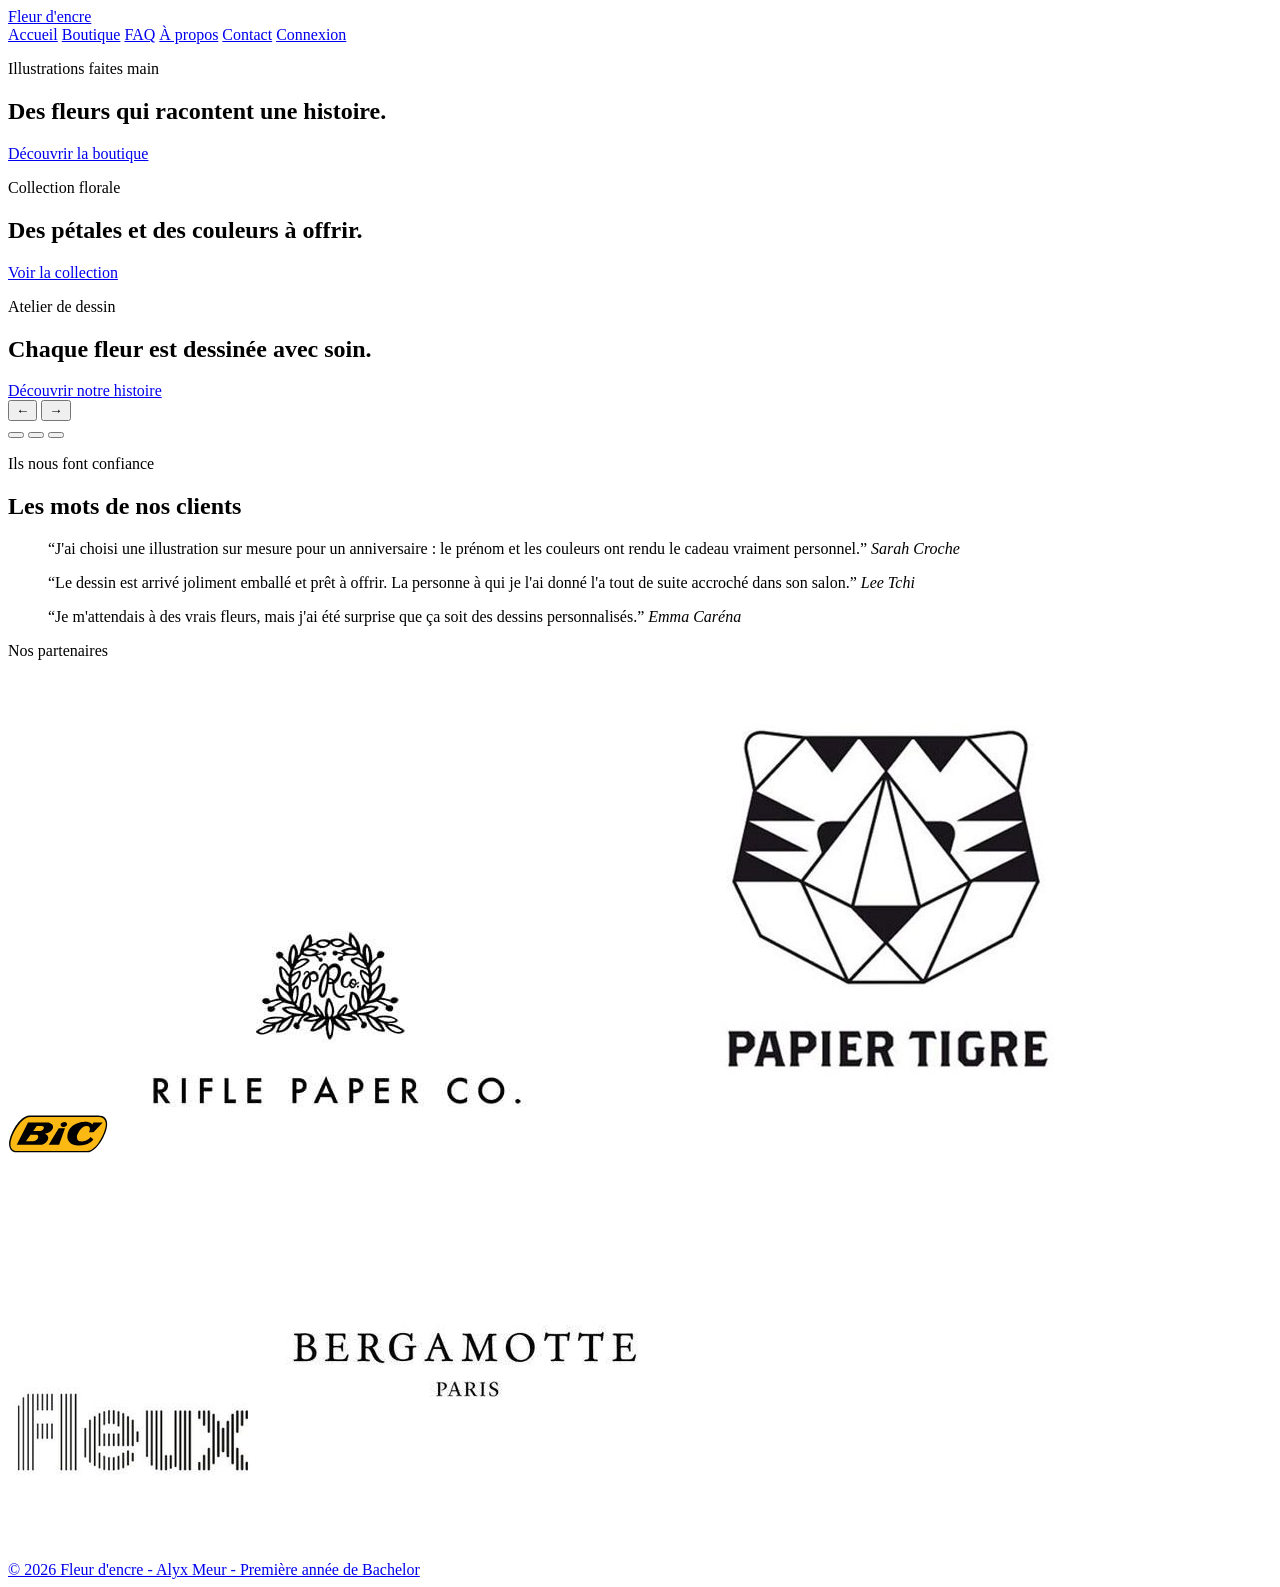
==== index.html @ f4288a26 "Ajout de l'acceuil" ====
<!DOCTYPE html>
<html lang="fr">
<head>
	<meta charset="UTF-8">
	<meta name="viewport" content="width=device-width, initial-scale=1.0">
	<title>Accueil - Fleur d'encre</title>
	<link rel="stylesheet" href="css/style.css">
</head>
<body>
	<header class="site-header">
		<a class="logo" href="index.html">Fleur d'encre</a>
		<nav aria-label="Navigation principale">
			<a href="index.html">Accueil</a>
			<a href="boutique.html">Boutique</a>
			<a href="faq.html">FAQ</a>
			<a href="a-propos.html">À propos</a>
			<a href="contact.html">Contact</a>
			<a class="nav-login" href="login.html">Connexion</a>
		</nav>
	</header>

	<main>
		<section
			class="hero carousel"
			aria-label="Nouveautés"
			aria-roledescription="carrousel"
		>
			<div class="slide slide-one is-active" aria-hidden="false">
				<p class="eyebrow">Illustrations faites main</p>
				<h1>Des fleurs qui racontent une histoire.</h1>
				<a class="button" href="boutique.html">Découvrir la boutique</a>
			</div>
			<div class="slide slide-two" aria-hidden="true">
				<p class="eyebrow">Collection florale</p>
				<h2>Des pétales et des couleurs à offrir.</h2>
				<a class="button" href="boutique.html">Voir la collection</a>
			</div>
			<div class="slide slide-three" aria-hidden="true">
				<p class="eyebrow">Atelier de dessin</p>
				<h2>Chaque fleur est dessinée avec soin.</h2>
				<a class="button" href="a-propos.html">Découvrir notre histoire</a>
			</div>
			<button
				class="carousel-control carousel-previous"
				type="button"
				aria-label="Diapositive précédente"
			>
				&#8592;
			</button>
			<button
				class="carousel-control carousel-next"
				type="button"
				aria-label="Diapositive suivante"
			>
				&#8594;
			</button>
			<div class="carousel-indicators" aria-label="Choisir une diapositive">
				<button
					class="is-active"
					type="button"
					aria-label="Afficher la diapositive 1"
					aria-pressed="true"
				></button>
				<button
					type="button"
					aria-label="Afficher la diapositive 2"
					aria-pressed="false"
				></button>
				<button
					type="button"
					aria-label="Afficher la diapositive 3"
					aria-pressed="false"
				></button>
			</div>
		</section>

		<section class="section">
			<div class="section-heading">
				<p class="eyebrow">Ils nous font confiance</p>
				<h2>Les mots de nos clients</h2>
			</div>
			<div class="review-grid">
				<blockquote>
					“J'ai choisi une illustration sur mesure pour un anniversaire : le prénom et les couleurs ont rendu le cadeau vraiment personnel.”
					<cite>Sarah Croche</cite>
				</blockquote>
				<blockquote>
					“Le dessin est arrivé joliment emballé et prêt à offrir. La personne à qui je l'ai donné l'a tout de suite accroché dans son salon.”
					<cite>Lee Tchi</cite>
				</blockquote>
				<blockquote>
					“Je m'attendais à des vrais fleurs, mais j'ai été surprise que ça soit des dessins personnalisés.”
					<cite>Emma Caréna</cite>
				</blockquote>
			</div>
		</section>

		<section class="partners">
			<p class="eyebrow">Nos partenaires</p>
			<div>
				<img class="partner-logo" src="images/BIC-LOGO.SVG" alt="BIC">
				<img class="partner-logo" src="images/RIFLE-PAPER-CO.JFIF" alt="Rifle Paper Co.">
				<img class="partner-logo" src="images/PAPIER-TIGRE.JPG" alt="Papier Tigre">
				<img class="partner-logo" src="images/FLEUX.JPG" alt="Fleux">
				<img class="partner-logo partner-logo-bergamotte" src="images/BERGAMOTTE.JFIF" alt="Bergamotte">
			</div>
		</section>
	</main>

	<footer class="site-footer">
		<a href="mailto:contact@fleur-dencre.fr">
			© 2026 Fleur d'encre - Alyx Meur - Première année de Bachelor
		</a>
	</footer>
	<script src="css/carousel.js" defer></script>
</body>
</html>
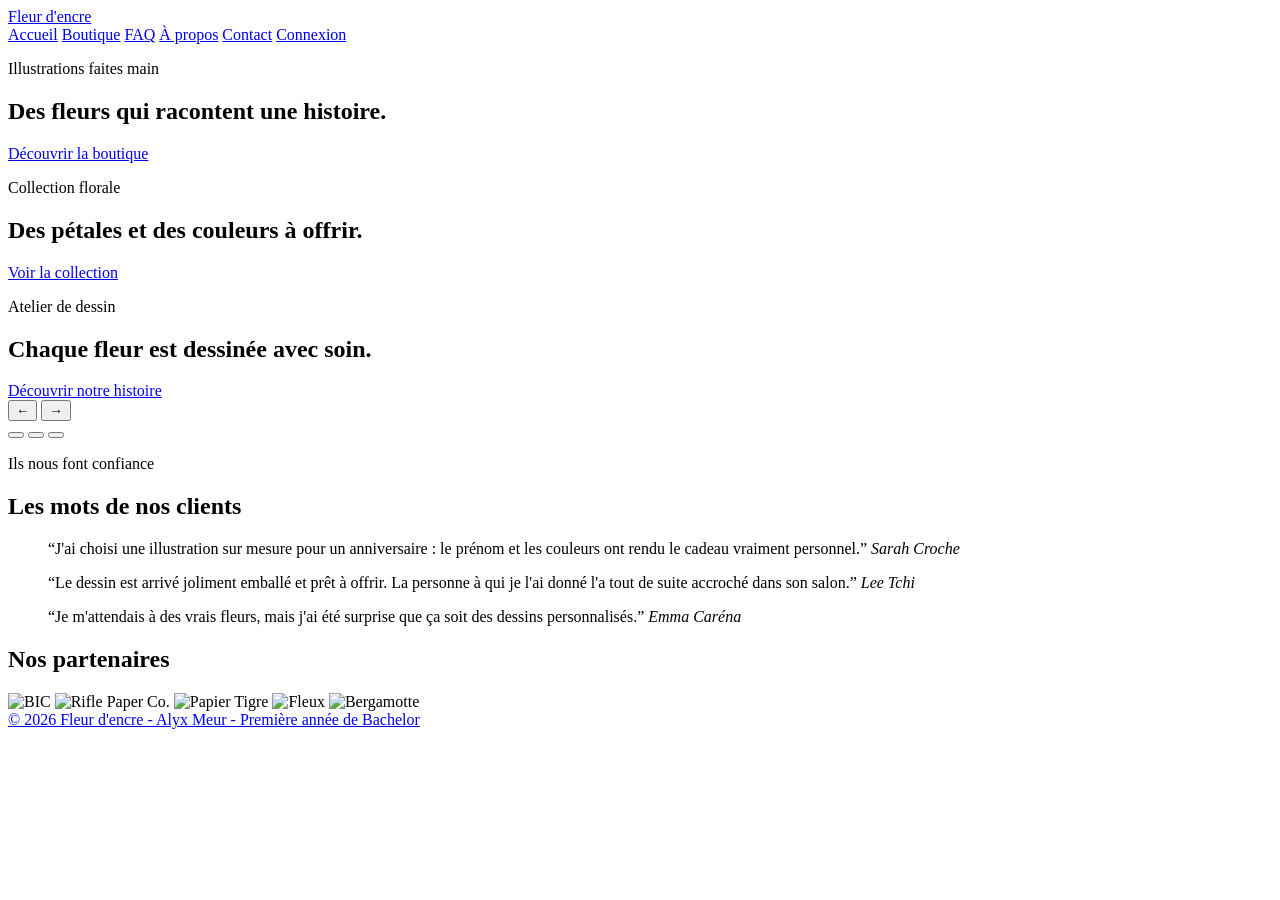
==== commit b5abdb00: "Changement pour passer la vérification W3C" ====
--- a/index.html
+++ b/index.html
@@ -54,7 +54,11 @@
 			>
 				&#8594;
 			</button>
-			<div class="carousel-indicators" aria-label="Choisir une diapositive">
+			<div
+				class="carousel-indicators"
+				role="group"
+				aria-label="Choisir une diapositive"
+			>
 				<button
 					class="is-active"
 					type="button"
@@ -96,13 +100,13 @@
 		</section>
 
 		<section class="partners">
-			<p class="eyebrow">Nos partenaires</p>
+			<h2>Nos partenaires</h2>
 			<div>
-				<img class="partner-logo" src="images/BIC-LOGO.SVG" alt="BIC">
-				<img class="partner-logo" src="images/RIFLE-PAPER-CO.JFIF" alt="Rifle Paper Co.">
-				<img class="partner-logo" src="images/PAPIER-TIGRE.JPG" alt="Papier Tigre">
-				<img class="partner-logo" src="images/FLEUX.JPG" alt="Fleux">
-				<img class="partner-logo partner-logo-bergamotte" src="images/BERGAMOTTE.JFIF" alt="Bergamotte">
+				<img class="partner-logo" src="images/bic-logo.svg" alt="BIC">
+				<img class="partner-logo" src="images/rifle-paper-co.jfif" alt="Rifle Paper Co.">
+				<img class="partner-logo" src="images/papier-tigre.jpg" alt="Papier Tigre">
+				<img class="partner-logo" src="images/fleux.jpg" alt="Fleux">
+				<img class="partner-logo partner-logo-bergamotte" src="images/bergamotte.jfif" alt="Bergamotte">
 			</div>
 		</section>
 	</main>
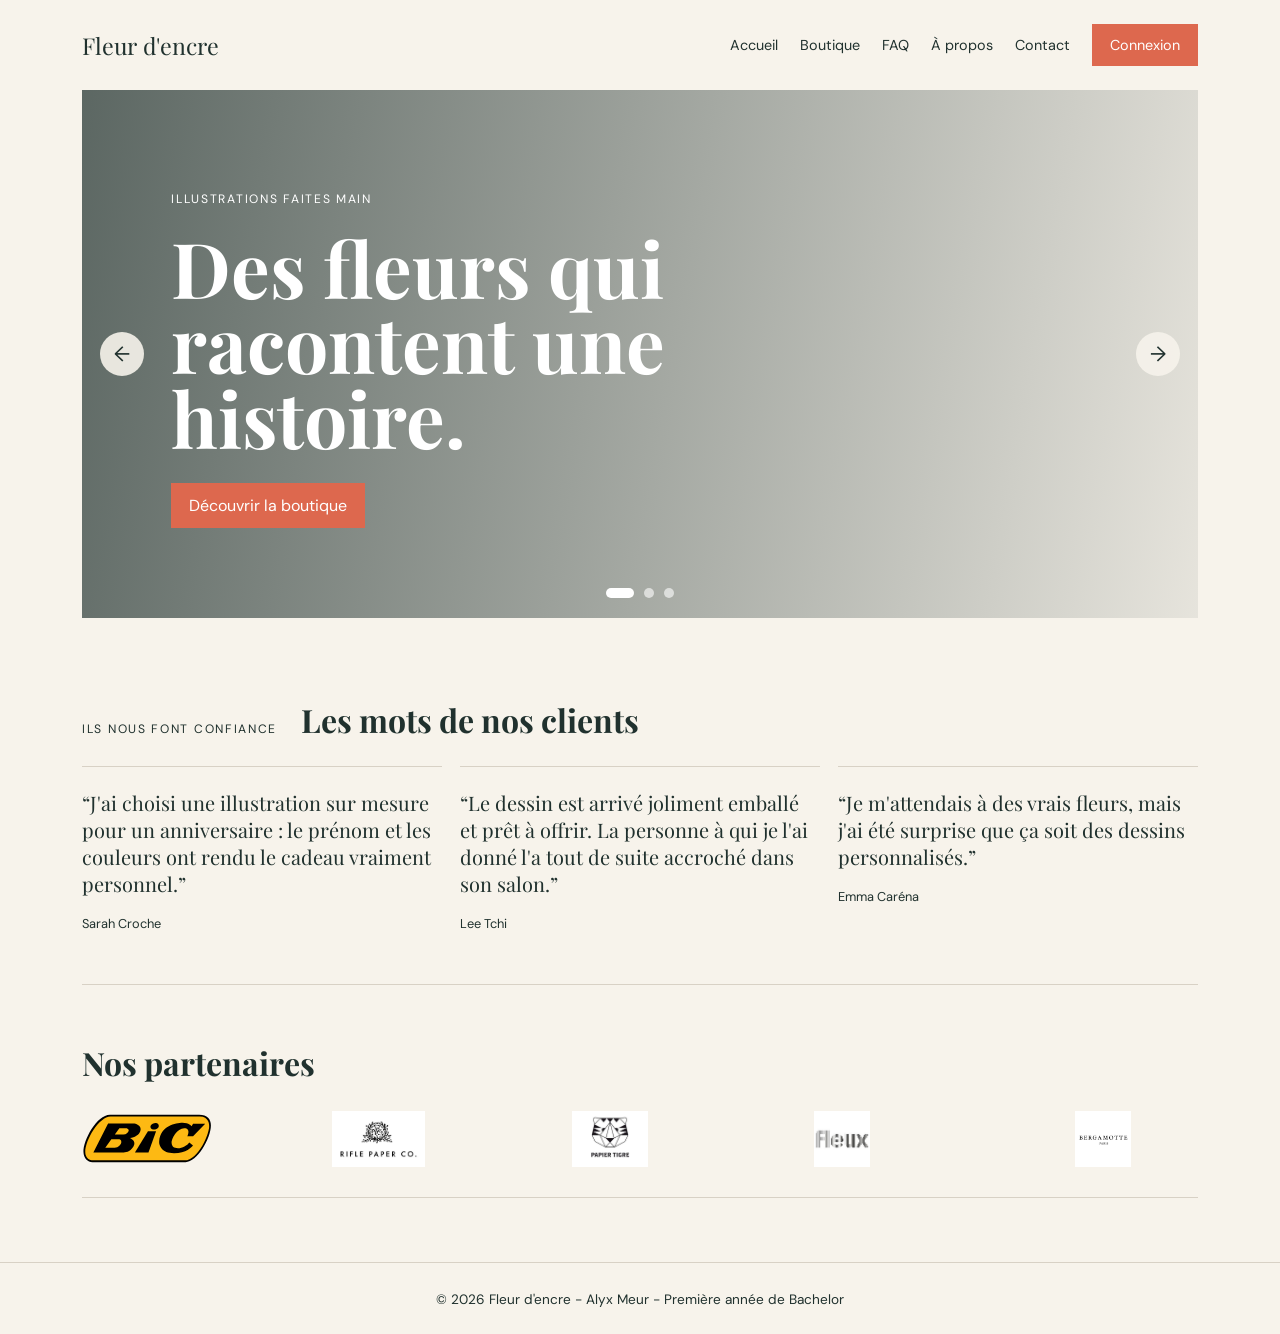
==== commit 33dd7b7f: "Préciser la carte de Grenoble et uniformiser l’indentation Co-authored-by: Copilot <223556219+Copilo" ====
--- a/index.html
+++ b/index.html
@@ -1,121 +1,121 @@
 <!DOCTYPE html>
 <html lang="fr">
 <head>
-	<meta charset="UTF-8">
-	<meta name="viewport" content="width=device-width, initial-scale=1.0">
-	<title>Accueil - Fleur d'encre</title>
-	<link rel="stylesheet" href="css/style.css">
+  <meta charset="UTF-8">
+  <meta name="viewport" content="width=device-width, initial-scale=1.0">
+  <title>Accueil - Fleur d'encre</title>
+  <link rel="stylesheet" href="css/style.css">
 </head>
 <body>
-	<header class="site-header">
-		<a class="logo" href="index.html">Fleur d'encre</a>
-		<nav aria-label="Navigation principale">
-			<a href="index.html">Accueil</a>
-			<a href="boutique.html">Boutique</a>
-			<a href="faq.html">FAQ</a>
-			<a href="a-propos.html">À propos</a>
-			<a href="contact.html">Contact</a>
-			<a class="nav-login" href="login.html">Connexion</a>
-		</nav>
-	</header>
+  <header class="site-header">
+    <a class="logo" href="index.html">Fleur d'encre</a>
+    <nav aria-label="Navigation principale">
+      <a href="index.html">Accueil</a>
+      <a href="boutique.html">Boutique</a>
+      <a href="faq.html">FAQ</a>
+      <a href="a-propos.html">À propos</a>
+      <a href="contact.html">Contact</a>
+      <a class="nav-login" href="login.html">Connexion</a>
+    </nav>
+  </header>
 
-	<main>
-		<section
-			class="hero carousel"
-			aria-label="Nouveautés"
-			aria-roledescription="carrousel"
-		>
-			<div class="slide slide-one is-active" aria-hidden="false">
-				<p class="eyebrow">Illustrations faites main</p>
-				<h1>Des fleurs qui racontent une histoire.</h1>
-				<a class="button" href="boutique.html">Découvrir la boutique</a>
-			</div>
-			<div class="slide slide-two" aria-hidden="true">
-				<p class="eyebrow">Collection florale</p>
-				<h2>Des pétales et des couleurs à offrir.</h2>
-				<a class="button" href="boutique.html">Voir la collection</a>
-			</div>
-			<div class="slide slide-three" aria-hidden="true">
-				<p class="eyebrow">Atelier de dessin</p>
-				<h2>Chaque fleur est dessinée avec soin.</h2>
-				<a class="button" href="a-propos.html">Découvrir notre histoire</a>
-			</div>
-			<button
-				class="carousel-control carousel-previous"
-				type="button"
-				aria-label="Diapositive précédente"
-			>
-				&#8592;
-			</button>
-			<button
-				class="carousel-control carousel-next"
-				type="button"
-				aria-label="Diapositive suivante"
-			>
-				&#8594;
-			</button>
-			<div
-				class="carousel-indicators"
-				role="group"
-				aria-label="Choisir une diapositive"
-			>
-				<button
-					class="is-active"
-					type="button"
-					aria-label="Afficher la diapositive 1"
-					aria-pressed="true"
-				></button>
-				<button
-					type="button"
-					aria-label="Afficher la diapositive 2"
-					aria-pressed="false"
-				></button>
-				<button
-					type="button"
-					aria-label="Afficher la diapositive 3"
-					aria-pressed="false"
-				></button>
-			</div>
-		</section>
+  <main>
+    <section
+      class="hero carousel"
+      aria-label="Nouveautés"
+      aria-roledescription="carrousel"
+    >
+      <div class="slide slide-one is-active" aria-hidden="false">
+        <p class="eyebrow">Illustrations faites main</p>
+        <h1>Des fleurs qui racontent une histoire.</h1>
+        <a class="button" href="boutique.html">Découvrir la boutique</a>
+      </div>
+      <div class="slide slide-two" aria-hidden="true">
+        <p class="eyebrow">Collection florale</p>
+        <h2>Des pétales et des couleurs à offrir.</h2>
+        <a class="button" href="boutique.html">Voir la collection</a>
+      </div>
+      <div class="slide slide-three" aria-hidden="true">
+        <p class="eyebrow">Atelier de dessin</p>
+        <h2>Chaque fleur est dessinée avec soin.</h2>
+        <a class="button" href="a-propos.html">Découvrir notre histoire</a>
+      </div>
+      <button
+        class="carousel-control carousel-previous"
+        type="button"
+        aria-label="Diapositive précédente"
+      >
+        &#8592;
+      </button>
+      <button
+        class="carousel-control carousel-next"
+        type="button"
+        aria-label="Diapositive suivante"
+      >
+        &#8594;
+      </button>
+      <div
+        class="carousel-indicators"
+        role="group"
+        aria-label="Choisir une diapositive"
+      >
+        <button
+          class="is-active"
+          type="button"
+          aria-label="Afficher la diapositive 1"
+          aria-pressed="true"
+        ></button>
+        <button
+          type="button"
+          aria-label="Afficher la diapositive 2"
+          aria-pressed="false"
+        ></button>
+        <button
+          type="button"
+          aria-label="Afficher la diapositive 3"
+          aria-pressed="false"
+        ></button>
+      </div>
+    </section>
 
-		<section class="section">
-			<div class="section-heading">
-				<p class="eyebrow">Ils nous font confiance</p>
-				<h2>Les mots de nos clients</h2>
-			</div>
-			<div class="review-grid">
-				<blockquote>
-					“J'ai choisi une illustration sur mesure pour un anniversaire : le prénom et les couleurs ont rendu le cadeau vraiment personnel.”
-					<cite>Sarah Croche</cite>
-				</blockquote>
-				<blockquote>
-					“Le dessin est arrivé joliment emballé et prêt à offrir. La personne à qui je l'ai donné l'a tout de suite accroché dans son salon.”
-					<cite>Lee Tchi</cite>
-				</blockquote>
-				<blockquote>
-					“Je m'attendais à des vrais fleurs, mais j'ai été surprise que ça soit des dessins personnalisés.”
-					<cite>Emma Caréna</cite>
-				</blockquote>
-			</div>
-		</section>
+    <section class="section">
+      <div class="section-heading">
+        <p class="eyebrow">Ils nous font confiance</p>
+        <h2>Les mots de nos clients</h2>
+      </div>
+      <div class="review-grid">
+        <blockquote>
+          “J'ai choisi une illustration sur mesure pour un anniversaire : le prénom et les couleurs ont rendu le cadeau vraiment personnel.”
+          <cite>Sarah Croche</cite>
+        </blockquote>
+        <blockquote>
+          “Le dessin est arrivé joliment emballé et prêt à offrir. La personne à qui je l'ai donné l'a tout de suite accroché dans son salon.”
+          <cite>Lee Tchi</cite>
+        </blockquote>
+        <blockquote>
+          “Je m'attendais à des vrais fleurs, mais j'ai été surprise que ça soit des dessins personnalisés.”
+          <cite>Emma Caréna</cite>
+        </blockquote>
+      </div>
+    </section>
 
-		<section class="partners">
-			<h2>Nos partenaires</h2>
-			<div>
-				<img class="partner-logo" src="images/bic-logo.svg" alt="BIC">
-				<img class="partner-logo" src="images/rifle-paper-co.jfif" alt="Rifle Paper Co.">
-				<img class="partner-logo" src="images/papier-tigre.jpg" alt="Papier Tigre">
-				<img class="partner-logo" src="images/fleux.jpg" alt="Fleux">
-				<img class="partner-logo partner-logo-bergamotte" src="images/bergamotte.jfif" alt="Bergamotte">
-			</div>
-		</section>
-	</main>
+    <section class="partners">
+      <h2>Nos partenaires</h2>
+      <div>
+        <img class="partner-logo" src="images/bic-logo.svg" alt="BIC">
+        <img class="partner-logo" src="images/rifle-paper-co.jfif" alt="Rifle Paper Co.">
+        <img class="partner-logo" src="images/papier-tigre.jpg" alt="Papier Tigre">
+        <img class="partner-logo" src="images/fleux.jpg" alt="Fleux">
+        <img class="partner-logo partner-logo-bergamotte" src="images/bergamotte.jfif" alt="Bergamotte">
+      </div>
+    </section>
+  </main>
 
-	<footer class="site-footer">
-		<a href="mailto:contact@fleur-dencre.fr">
-			© 2026 Fleur d'encre - Alyx Meur - Première année de Bachelor
-		</a>
-	</footer>
-	<script src="css/carousel.js" defer></script>
+  <footer class="site-footer">
+    <a href="mailto:contact@fleur-dencre.fr">
+      © 2026 Fleur d'encre - Alyx Meur - Première année de Bachelor
+    </a>
+  </footer>
+  <script src="css/carousel.js" defer></script>
 </body>
 </html>
--- a/css/style.css
+++ b/css/style.css
@@ -0,0 +1,549 @@
+@import url('https://fonts.googleapis.com/css2?family=DM+Sans:wght@400;500;700&family=Playfair+Display:wght@600;700&display=swap');
+
+/* Styles communs à toutes les pages */
+/* Centralise les couleurs du site pour les réutiliser dans les composants. */
+:root {
+	--ink: #20312e;
+	--paper: #f7f3eb;
+	--coral: #dd684e;
+	--sage: #a6c2ad;
+	--line: #d8d1c5;
+}
+
+* {
+	box-sizing: border-box;
+}
+
+/* Définit l’apparence de base de la page et la typographie principale. */
+body {
+	margin: 0;
+	background: var(--paper);
+	color: var(--ink);
+	font-family: 'DM Sans', sans-serif;
+}
+
+a {
+	color: inherit;
+}
+
+/* Aligne le logo et les liens de navigation dans l’en-tête. */
+.site-header {
+	align-items: center;
+	display: flex;
+	justify-content: space-between;
+	margin: auto;
+	max-width: 1180px;
+	padding: 24px 32px;
+}
+
+.logo {
+	font-family: 'Playfair Display', serif;
+	font-size: 1.45rem;
+	text-decoration: none;
+}
+
+/* Présente les liens du menu sur une ligne et signale le survol. */
+nav {
+	align-items: center;
+	display: flex;
+	gap: 22px;
+	font-size: .9rem;
+}
+
+nav a {
+	text-decoration: none;
+}
+
+nav a:hover {
+	color: var(--coral);
+}
+
+.nav-login,
+.button {
+	background: var(--coral);
+	border: 0;
+	color: white;
+	padding: 12px 18px;
+	text-decoration: none;
+}
+
+/* Centre le contenu principal et limite sa largeur sur les grands écrans. */
+main {
+	margin: auto;
+	max-width: 1180px;
+	padding: 0 32px 64px;
+}
+
+h1,
+h2 {
+	font-family: 'Playfair Display', serif;
+}
+
+/* Harmonise la hiérarchie des titres et des petits intitulés de section. */
+h1 {
+	font-size: clamp(2.6rem, 6vw, 5.5rem);
+	line-height: .98;
+	margin: 10px 0 28px;
+	max-width: 650px;
+}
+
+h2 {
+	font-size: 2rem;
+}
+
+.eyebrow {
+	font-size: .76rem;
+	letter-spacing: .14em;
+	text-transform: uppercase;
+}
+
+.page-intro {
+	padding: 65px 0 35px;
+}
+
+.page-intro h1 {
+	font-size: 4rem;
+	margin: 8px 0;
+}
+
+/* Met en forme les informations de contact et les liens de coordonnées. */
+.contact-info {
+	line-height: 1.8;
+}
+
+.contact-info a:not(.button) {
+	color: var(--coral);
+	font-weight: 700;
+}
+
+/* Dispose les formulaires en colonne et harmonise champs et bouton. */
+.form-card {
+	display: grid;
+	gap: 10px;
+}
+
+.form-card input,
+.form-card textarea {
+	background: white;
+	border: 1px solid var(--line);
+	font: inherit;
+	padding: 13px;
+	width: 100%;
+}
+
+.form-card .button {
+	cursor: pointer;
+	margin-top: 10px;
+	width: fit-content;
+}
+
+/* Sépare le pied de page du contenu et centre son texte. */
+.site-footer {
+	border-top: 1px solid var(--line);
+	padding: 25px 32px;
+	text-align: center;
+}
+
+.site-footer a {
+	font-size: .85rem;
+	text-decoration: none;
+}
+
+/* Adapte l’en-tête, les titres et les marges aux petits écrans. */
+@media (max-width: 760px) {
+	.site-header {
+		align-items: flex-start;
+		flex-direction: column;
+		gap: 18px;
+	}
+
+	nav {
+		flex-wrap: wrap;
+		gap: 12px;
+	}
+
+	.page-intro h1 {
+		font-size: 3rem;
+	}
+}
+
+@media (max-width: 480px) {
+	main {
+		padding-left: 18px;
+		padding-right: 18px;
+	}
+}
+
+/* Accueil */
+/* Réserve une zone centrée pour les diapositives et n’affiche que la diapositive active. */
+.hero {
+	min-height: 440px;
+	overflow: hidden;
+	position: relative;
+}
+
+.slide {
+	color: white;
+	display: none;
+	flex-direction: column;
+	justify-content: center;
+	min-height: 440px;
+	padding: 8%;
+}
+
+.slide.is-active {
+	display: flex;
+}
+
+/* Fournit une image de fond et un voile contrasté à chaque diapositive. */
+.slide-one {
+	background:
+		linear-gradient(100deg, rgba(32, 49, 46, .72), rgba(32, 49, 46, .08)),
+		url('https://images.unsplash.com/photo-1490750967868-88aa4486c946?auto=format&fit=crop&w=1400&q=85') center/cover;
+}
+
+.slide-two {
+	background:
+		linear-gradient(100deg, rgba(32, 49, 46, .68), rgba(32, 49, 46, .12)),
+		url('https://images.unsplash.com/photo-1494972308805-463bc619d34e?auto=format&fit=crop&w=1400&q=85') center/cover;
+}
+
+.slide-three {
+	background:
+		linear-gradient(100deg, rgba(32, 49, 46, .72), rgba(32, 49, 46, .12)),
+		url('https://images.unsplash.com/photo-1513364776144-60967b0f800f?auto=format&fit=crop&w=1400&q=85') center/cover;
+}
+
+/* Positionne les commandes précédent/suivant sur le carrousel. */
+.carousel-control {
+	align-items: center;
+	background: rgba(247, 243, 235, .9);
+	border: 0;
+	border-radius: 50%;
+	color: var(--ink);
+	cursor: pointer;
+	display: flex;
+	font: inherit;
+	font-size: 1.3rem;
+	height: 44px;
+	justify-content: center;
+	position: absolute;
+	top: 50%;
+	transform: translateY(-50%);
+	width: 44px;
+	z-index: 2;
+}
+
+.carousel-control:hover,
+.carousel-control:focus-visible {
+	background: white;
+}
+
+.carousel-previous {
+	left: 18px;
+}
+
+.carousel-next {
+	right: 18px;
+}
+
+/* Place les indicateurs en bas du carrousel et marque celui qui est actif. */
+.carousel-indicators {
+	bottom: 20px;
+	display: flex;
+	gap: 10px;
+	justify-content: center;
+	left: 0;
+	position: absolute;
+	right: 0;
+	z-index: 2;
+}
+
+.carousel-indicators button {
+	background: rgba(255, 255, 255, .6);
+	border: 0;
+	border-radius: 999px;
+	cursor: pointer;
+	height: 10px;
+	padding: 0;
+	width: 10px;
+}
+
+.carousel-indicators button.is-active {
+	background: white;
+	width: 28px;
+}
+
+.carousel-control:focus-visible,
+.carousel-indicators button:focus-visible {
+	outline: 3px solid var(--coral);
+	outline-offset: 3px;
+}
+
+.slide .button {
+	align-self: flex-start;
+}
+
+/* Espace la section d’accueil et aligne son titre avec son surtitre. */
+.section {
+	padding: 80px 0 30px;
+}
+
+.section-heading {
+	align-items: baseline;
+	display: flex;
+	gap: 24px;
+}
+
+.section-heading h2 {
+	margin: 0 0 25px;
+}
+
+/* Présente les trois avis en colonnes avec une signature sous chaque texte. */
+.review-grid {
+	display: grid;
+	gap: 18px;
+	grid-template-columns: repeat(3, 1fr);
+}
+
+blockquote {
+	border-top: 1px solid var(--line);
+	font-family: 'Playfair Display', serif;
+	font-size: 1.25rem;
+	margin: 0;
+	padding: 22px 0;
+}
+
+cite {
+	display: block;
+	font-family: 'DM Sans', sans-serif;
+	font-size: .8rem;
+	font-style: normal;
+	margin-top: 18px;
+}
+
+/* Aligne les logos partenaires sur une rangée avec une taille cohérente. */
+.partners {
+	border-bottom: 1px solid var(--line);
+	border-top: 1px solid var(--line);
+	padding: 30px 0;
+}
+
+.partners div {
+	align-items: center;
+	display: flex;
+	justify-content: space-between;
+	gap: 18px;
+	font-weight: 700;
+	font-size: .78rem;
+}
+
+.partner-logo {
+	display: block;
+	height: 56px;
+	object-fit: contain;
+	width: 130px;
+}
+
+.partner-logo-bergamotte {
+	width: 190px;
+}
+
+/* Réorganise les avis et les logos partenaires sur les écrans plus étroits. */
+@media (max-width: 760px) {
+	.review-grid {
+		grid-template-columns: 1fr 1fr;
+	}
+
+	.partners div {
+		flex-wrap: wrap;
+	}
+}
+
+@media (max-width: 480px) {
+	.review-grid {
+		grid-template-columns: 1fr;
+	}
+
+	.section-heading {
+		display: block;
+	}
+}
+
+/* Boutique */
+/* Aligne le champ de recherche sur la largeur de la boutique. */
+.product-search {
+	display: grid;
+	margin: 0 auto 8px;
+	max-width: 460px;
+	width: 100%;
+}
+
+.product-search input {
+	background: white;
+	border: 1px solid var(--line);
+	border-radius: 2px;
+	color: var(--ink);
+	font: inherit;
+	padding: 13px 15px;
+	width: 100%;
+}
+
+.product-search input:focus-visible {
+	outline: 3px solid var(--sage);
+	outline-offset: 2px;
+}
+
+.product-search-status {
+	font-size: .9rem;
+	min-height: 1.4em;
+}
+
+/* Affiche les fiches produits en grille et adapte l’image à chaque carte. */
+.product-grid {
+	display: grid;
+	gap: 20px;
+	grid-template-columns: repeat(4, 1fr);
+}
+
+/* Distingue chaque fiche produit et espace son titre, son image et son prix. */
+.product-card {
+	background: white;
+}
+
+.product-card img {
+	aspect-ratio: 1;
+	display: block;
+	object-fit: cover;
+	width: 100%;
+}
+
+.product-card img.product-lys {
+	object-fit: contain;
+}
+
+.product-card div {
+	padding: 16px;
+}
+
+.product-card h2 {
+	font-size: 1.2rem;
+	margin: 0 0 10px;
+}
+
+.price {
+	color: var(--coral);
+	font-weight: 700;
+}
+
+/* Réduit le nombre de colonnes de produits selon la largeur disponible. */
+@media (max-width: 760px) {
+	.product-grid {
+		grid-template-columns: 1fr 1fr;
+	}
+}
+
+@media (max-width: 480px) {
+	.product-grid {
+		grid-template-columns: 1fr;
+	}
+}
+
+/* FAQ */
+/* Limite la largeur des questions et différencie les titres d’accordéon. */
+.faq-list {
+	margin: 20px auto;
+	max-width: 800px;
+}
+
+.faq-list details {
+	border-bottom: 1px solid var(--line);
+	padding: 20px 0;
+}
+
+/* Rend les questions identifiables et les réponses faciles à lire. */
+.faq-list summary {
+	cursor: pointer;
+	font-family: 'Playfair Display', serif;
+	font-size: 1.3rem;
+}
+
+.faq-list p {
+	line-height: 1.7;
+	max-width: 650px;
+}
+
+/* À propos */
+/* Place le texte de présentation à côté de l’illustration de l’atelier. */
+.about-grid {
+	display: grid;
+	gap: 60px;
+	grid-template-columns: 1fr 1fr;
+	padding: 35px 0;
+}
+
+.about-grid p {
+	line-height: 1.8;
+	max-width: 48ch;
+}
+
+/* Intègre une carte du centre de Grenoble dans la page À propos. */
+.map {
+	min-height: 280px;
+	border-radius: 24px;
+	overflow: hidden;
+	border: 1px solid rgba(32, 49, 46, .08);
+	box-shadow: 0 10px 25px rgba(32, 49, 46, .08);
+}
+
+.map iframe {
+	border: 0;
+	display: block;
+	height: 100%;
+	min-height: 280px;
+	width: 100%;
+}
+
+/* Maintient le texte et l’illustration côte à côte sur tablette. */
+@media (max-width: 760px) {
+	.about-grid {
+		grid-template-columns: 1fr 1fr;
+	}
+}
+
+/* Passe à une seule colonne sur les petits écrans. */
+@media (max-width: 480px) {
+	.about-grid {
+		grid-template-columns: 1fr;
+	}
+}
+
+/* Contact */
+/* Place les coordonnées et le formulaire en deux colonnes. */
+.contact-grid {
+	display: grid;
+	gap: 60px;
+	grid-template-columns: 1fr 1fr;
+	padding: 35px 0;
+}
+
+/* Conserve la disposition en deux colonnes sur tablette. */
+@media (max-width: 760px) {
+	.contact-grid {
+		grid-template-columns: 1fr 1fr;
+	}
+}
+
+/* Sur les petits écrans, place les coordonnées au-dessus du formulaire. */
+@media (max-width: 480px) {
+	.contact-grid {
+		grid-template-columns: 1fr;
+	}
+}
+
+/* Connexion */
+/* Limite la largeur du formulaire de connexion et lui ajoute de l’espace vertical. */
+.form-page {
+	max-width: 620px;
+	padding: 70px 0;
+}
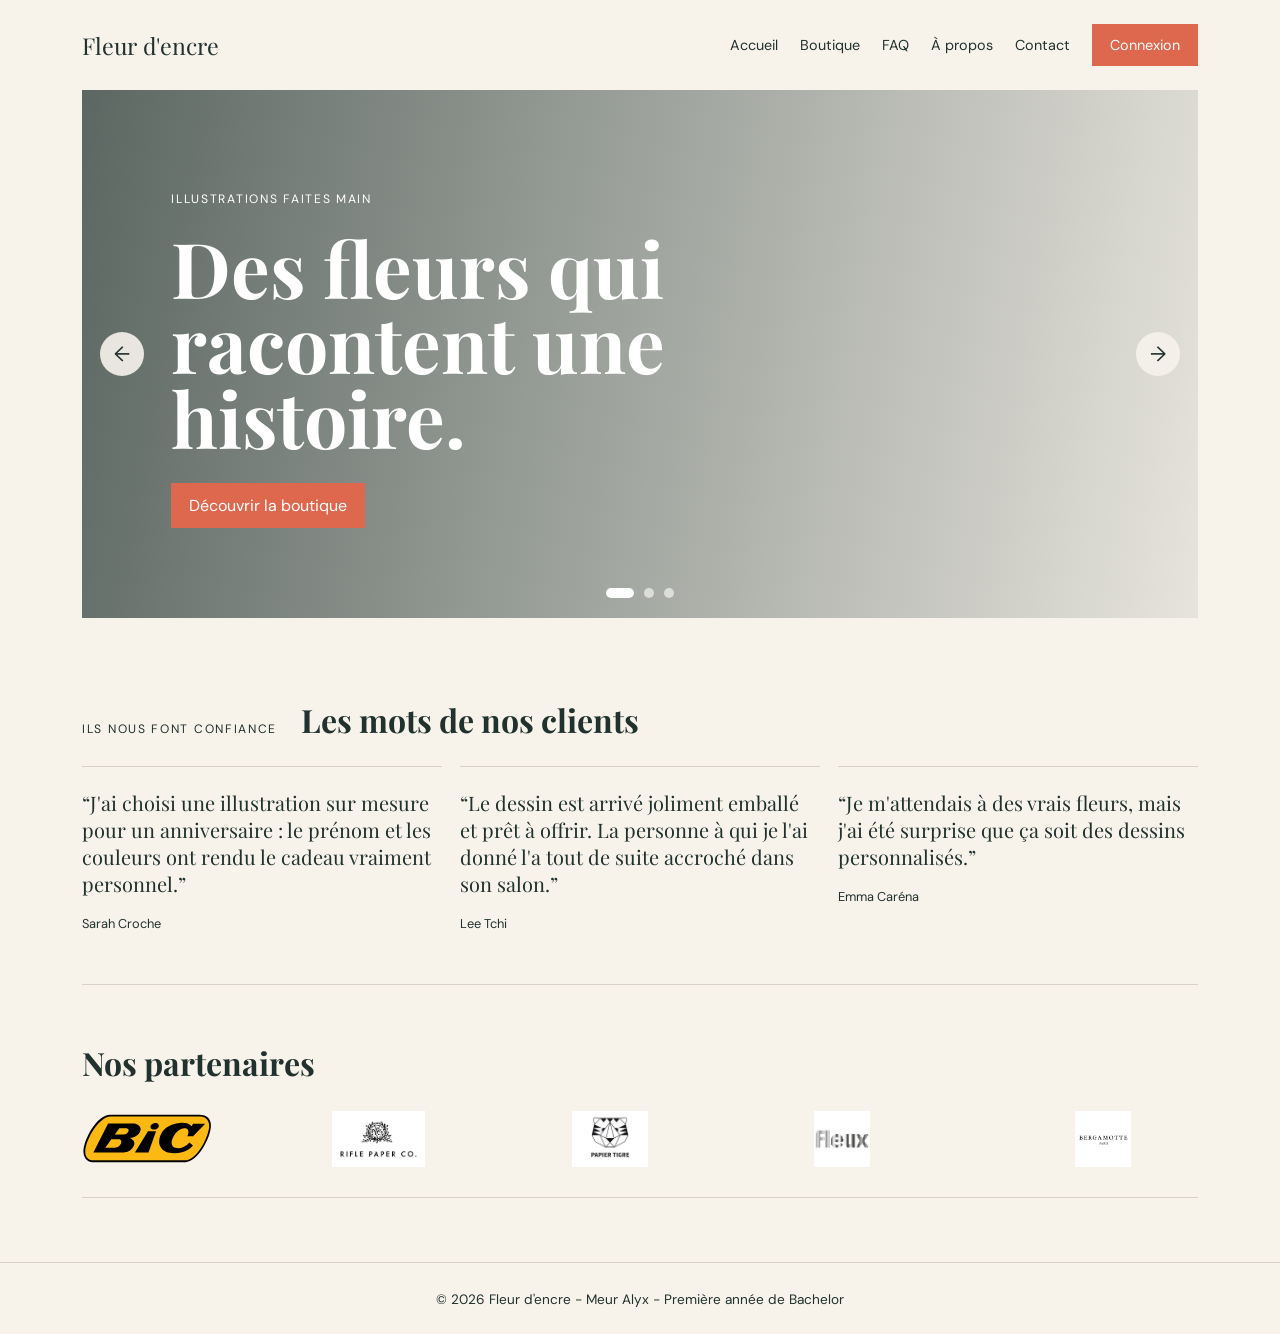
==== commit 7fbd9db0: "Modification liée au css" ====
--- a/index.html
+++ b/index.html
@@ -25,56 +25,81 @@
       aria-label="Nouveautés"
       aria-roledescription="carrousel"
     >
-      <div class="slide slide-one is-active" aria-hidden="false">
+      <input
+        class="carousel-state"
+        id="slide-one"
+        type="radio"
+        name="carousel-slide"
+        aria-label="Diapositive 1 sur 3"
+        checked
+      >
+      <input
+        class="carousel-state"
+        id="slide-two"
+        type="radio"
+        name="carousel-slide"
+        aria-label="Diapositive 2 sur 3"
+      >
+      <input
+        class="carousel-state"
+        id="slide-three"
+        type="radio"
+        name="carousel-slide"
+        aria-label="Diapositive 3 sur 3"
+      >
+      <div class="slide slide-one">
         <p class="eyebrow">Illustrations faites main</p>
         <h1>Des fleurs qui racontent une histoire.</h1>
         <a class="button" href="boutique.html">Découvrir la boutique</a>
       </div>
-      <div class="slide slide-two" aria-hidden="true">
+      <div class="slide slide-two">
         <p class="eyebrow">Collection florale</p>
         <h2>Des pétales et des couleurs à offrir.</h2>
         <a class="button" href="boutique.html">Voir la collection</a>
       </div>
-      <div class="slide slide-three" aria-hidden="true">
+      <div class="slide slide-three">
         <p class="eyebrow">Atelier de dessin</p>
         <h2>Chaque fleur est dessinée avec soin.</h2>
         <a class="button" href="a-propos.html">Découvrir notre histoire</a>
       </div>
-      <button
-        class="carousel-control carousel-previous"
-        type="button"
-        aria-label="Diapositive précédente"
-      >
+      <label class="carousel-control carousel-previous" for="slide-three">
+        <span class="visually-hidden">Diapositive précédente</span>
         &#8592;
-      </button>
-      <button
-        class="carousel-control carousel-next"
-        type="button"
-        aria-label="Diapositive suivante"
-      >
+      </label>
+      <label class="carousel-control carousel-next" for="slide-two">
+        <span class="visually-hidden">Diapositive suivante</span>
         &#8594;
-      </button>
+      </label>
+      <label class="carousel-control carousel-previous" for="slide-one">
+        <span class="visually-hidden">Diapositive précédente</span>
+        &#8592;
+      </label>
+      <label class="carousel-control carousel-next" for="slide-three">
+        <span class="visually-hidden">Diapositive suivante</span>
+        &#8594;
+      </label>
+      <label class="carousel-control carousel-previous" for="slide-two">
+        <span class="visually-hidden">Diapositive précédente</span>
+        &#8592;
+      </label>
+      <label class="carousel-control carousel-next" for="slide-one">
+        <span class="visually-hidden">Diapositive suivante</span>
+        &#8594;
+      </label>
       <div
         class="carousel-indicators"
         role="group"
         aria-label="Choisir une diapositive"
       >
-        <button
-          class="is-active"
-          type="button"
-          aria-label="Afficher la diapositive 1"
-          aria-pressed="true"
-        ></button>
-        <button
-          type="button"
-          aria-label="Afficher la diapositive 2"
-          aria-pressed="false"
-        ></button>
-        <button
-          type="button"
-          aria-label="Afficher la diapositive 3"
-          aria-pressed="false"
-        ></button>
+        <label for="slide-one">
+          <span class="visually-hidden">Afficher la diapositive 1</span>
+        </label>
+        <label for="slide-two">
+          <span class="visually-hidden">Afficher la diapositive 2</span>
+        </label>
+        <label for="slide-three">
+          <span class="visually-hidden">Afficher la diapositive 3</span>
+        </label>
       </div>
     </section>
 
@@ -113,9 +138,8 @@
 
   <footer class="site-footer">
     <a href="mailto:contact@fleur-dencre.fr">
-      © 2026 Fleur d'encre - Alyx Meur - Première année de Bachelor
+      © 2026 Fleur d'encre - Meur Alyx - Première année de Bachelor
     </a>
   </footer>
-  <script src="css/carousel.js" defer></script>
 </body>
 </html>
--- a/css/style.css
+++ b/css/style.css
@@ -1,4 +1,5 @@
-@import url('https://fonts.googleapis.com/css2?family=DM+Sans:wght@400;500;700&family=Playfair+Display:wght@600;700&display=swap');
+
+ @import url('https://fonts.googleapis.com/css2?family=DM+Sans:wght@400;500;700&family=Playfair+Display:wght@600;700&display=swap');
 
 /* Styles communs à toutes les pages */
 /* Centralise les couleurs du site pour les réutiliser dans les composants. */
@@ -6,8 +7,39 @@
 	--ink: #20312e;
 	--paper: #f7f3eb;
 	--coral: #dd684e;
+	--nav-login-hover: #000;
 	--sage: #a6c2ad;
 	--line: #d8d1c5;
+	--white: #fff;
+	--ink-overlay-strong: rgba(32, 49, 46, .72);
+	--ink-overlay-medium: rgba(32, 49, 46, .68);
+	--ink-overlay-light: rgba(32, 49, 46, .12);
+	--ink-overlay-faint: rgba(32, 49, 46, .08);
+	--paper-overlay: rgba(247, 243, 235, .9);
+	--white-overlay: rgba(255, 255, 255, .6);
+	--font-body: 'DM Sans', sans-serif;
+	--font-heading: 'Playfair Display', serif;
+	--font-weight-bold: 700;
+	--font-size-logo: 1.45rem;
+	--font-size-small: .9rem;
+	--font-size-eyebrow: .76rem;
+	--font-size-page-title: clamp(2.6rem, 6vw, 5.5rem);
+	--font-size-page-title-desktop: 4rem;
+	--font-size-page-title-mobile: 3rem;
+	--font-size-section-title: 2rem;
+	--font-size-footer: .85rem;
+	--font-size-carousel-control: 1.3rem;
+	--font-size-review: 1.25rem;
+	--font-size-caption: .8rem;
+	--font-size-partner: .78rem;
+	--font-size-product-title: 1.2rem;
+	--font-size-faq-question: 1.3rem;
+	--radius-input: 2px;
+	--radius-circle: 50%;
+	--radius-pill: 999px;
+	--radius-map: 24px;
+	--shadow-map: 0 10px 25px rgba(32, 49, 46, .08);
+	--shadow-card: 0 10px 24px rgba(32, 49, 46, .12);
 }
 
 * {
@@ -19,7 +51,7 @@
 	margin: 0;
 	background: var(--paper);
 	color: var(--ink);
-	font-family: 'DM Sans', sans-serif;
+	font-family: var(--font-body);
 }
 
 a {
@@ -37,8 +69,8 @@
 }
 
 .logo {
-	font-family: 'Playfair Display', serif;
-	font-size: 1.45rem;
+	font-family: var(--font-heading);
+	font-size: var(--font-size-logo);
 	text-decoration: none;
 }
 
@@ -47,7 +79,7 @@
 	align-items: center;
 	display: flex;
 	gap: 22px;
-	font-size: .9rem;
+	font-size: var(--font-size-small);
 }
 
 nav a {
@@ -60,11 +92,28 @@
 
 .nav-login,
 .button {
-	background: var(--coral);
 	border: 0;
-	color: white;
+	color: var(--white);
+	display: inline-block;
 	padding: 12px 18px;
 	text-decoration: none;
+	transition: background-color .2s ease, color .2s ease, transform .2s ease;
+}
+
+.nav-login {
+	background: var(--coral);
+}
+
+/* ici : changement de couleur au survol des boutons, y compris Acheter */
+.nav-login:hover,
+.button:hover {
+	background: var(--nav-login-hover);
+	color: var(--white);
+	transform: translateY(-2px);
+}
+
+.button {
+	background: var(--coral);
 }
 
 /* Centre le contenu principal et limite sa largeur sur les grands écrans. */
@@ -76,23 +125,23 @@
 
 h1,
 h2 {
-	font-family: 'Playfair Display', serif;
+	font-family: var(--font-heading);
 }
 
 /* Harmonise la hiérarchie des titres et des petits intitulés de section. */
 h1 {
-	font-size: clamp(2.6rem, 6vw, 5.5rem);
+	font-size: var(--font-size-page-title);
 	line-height: .98;
 	margin: 10px 0 28px;
 	max-width: 650px;
 }
 
 h2 {
-	font-size: 2rem;
+	font-size: var(--font-size-section-title);
 }
 
 .eyebrow {
-	font-size: .76rem;
+	font-size: var(--font-size-eyebrow);
 	letter-spacing: .14em;
 	text-transform: uppercase;
 }
@@ -102,7 +151,7 @@
 }
 
 .page-intro h1 {
-	font-size: 4rem;
+	font-size: var(--font-size-page-title-desktop);
 	margin: 8px 0;
 }
 
@@ -113,7 +162,7 @@
 
 .contact-info a:not(.button) {
 	color: var(--coral);
-	font-weight: 700;
+	font-weight: var(--font-weight-bold);
 }
 
 /* Dispose les formulaires en colonne et harmonise champs et bouton. */
@@ -124,7 +173,7 @@
 
 .form-card input,
 .form-card textarea {
-	background: white;
+	background: var(--white);
 	border: 1px solid var(--line);
 	font: inherit;
 	padding: 13px;
@@ -145,7 +194,7 @@
 }
 
 .site-footer a {
-	font-size: .85rem;
+	font-size: var(--font-size-footer);
 	text-decoration: none;
 }
 
@@ -163,7 +212,7 @@
 	}
 
 	.page-intro h1 {
-		font-size: 3rem;
+		font-size: var(--font-size-page-title-mobile);
 	}
 }
 
@@ -183,7 +232,7 @@
 }
 
 .slide {
-	color: white;
+	color: var(--white);
 	display: none;
 	flex-direction: column;
 	justify-content: center;
@@ -191,40 +240,59 @@
 	padding: 8%;
 }
 
-.slide.is-active {
+.carousel-state {
+	clip: rect(0, 0, 0, 0);
+	clip-path: inset(50%);
+	height: 1px;
+	overflow: hidden;
+	position: absolute;
+	white-space: nowrap;
+	width: 1px;
+}
+
+#slide-one:checked ~ .slide-one,
+#slide-two:checked ~ .slide-two,
+#slide-three:checked ~ .slide-three {
 	display: flex;
+}
+
+#slide-one:focus-visible ~ .slide-one,
+#slide-two:focus-visible ~ .slide-two,
+#slide-three:focus-visible ~ .slide-three {
+	outline: 3px solid var(--coral);
+	outline-offset: -3px;
 }
 
 /* Fournit une image de fond et un voile contrasté à chaque diapositive. */
 .slide-one {
 	background:
-		linear-gradient(100deg, rgba(32, 49, 46, .72), rgba(32, 49, 46, .08)),
+		linear-gradient(100deg, var(--ink-overlay-strong), var(--ink-overlay-faint)),
 		url('https://images.unsplash.com/photo-1490750967868-88aa4486c946?auto=format&fit=crop&w=1400&q=85') center/cover;
 }
 
 .slide-two {
 	background:
-		linear-gradient(100deg, rgba(32, 49, 46, .68), rgba(32, 49, 46, .12)),
+		linear-gradient(100deg, var(--ink-overlay-medium), var(--ink-overlay-light)),
 		url('https://images.unsplash.com/photo-1494972308805-463bc619d34e?auto=format&fit=crop&w=1400&q=85') center/cover;
 }
 
 .slide-three {
 	background:
-		linear-gradient(100deg, rgba(32, 49, 46, .72), rgba(32, 49, 46, .12)),
+		linear-gradient(100deg, var(--ink-overlay-strong), var(--ink-overlay-light)),
 		url('https://images.unsplash.com/photo-1513364776144-60967b0f800f?auto=format&fit=crop&w=1400&q=85') center/cover;
 }
 
 /* Positionne les commandes précédent/suivant sur le carrousel. */
 .carousel-control {
 	align-items: center;
-	background: rgba(247, 243, 235, .9);
+	background: var(--paper-overlay);
 	border: 0;
-	border-radius: 50%;
+	border-radius: var(--radius-circle);
 	color: var(--ink);
 	cursor: pointer;
-	display: flex;
+	display: none;
 	font: inherit;
-	font-size: 1.3rem;
+	font-size: var(--font-size-carousel-control);
 	height: 44px;
 	justify-content: center;
 	position: absolute;
@@ -234,9 +302,9 @@
 	z-index: 2;
 }
 
-.carousel-control:hover,
-.carousel-control:focus-visible {
-	background: white;
+.carousel-control:hover {
+	background: var(--nav-login-hover);
+	color: var(--white);
 }
 
 .carousel-previous {
@@ -245,6 +313,19 @@
 
 .carousel-next {
 	right: 18px;
+}
+
+#slide-one:checked ~ .carousel-previous[for="slide-three"],
+#slide-one:checked ~ .carousel-next[for="slide-two"],
+#slide-two:checked ~ .carousel-previous[for="slide-one"],
+#slide-two:checked ~ .carousel-next[for="slide-three"],
+#slide-three:checked ~ .carousel-previous[for="slide-two"],
+#slide-three:checked ~ .carousel-next[for="slide-one"] {
+	display: flex;
+}
+
+.carousel-control {
+	text-decoration: none;
 }
 
 /* Place les indicateurs en bas du carrousel et marque celui qui est actif. */
@@ -259,25 +340,40 @@
 	z-index: 2;
 }
 
-.carousel-indicators button {
-	background: rgba(255, 255, 255, .6);
+.carousel-indicators label {
+	background: var(--white-overlay);
 	border: 0;
-	border-radius: 999px;
+	border-radius: var(--radius-pill);
 	cursor: pointer;
+	display: block;
 	height: 10px;
-	padding: 0;
 	width: 10px;
 }
 
-.carousel-indicators button.is-active {
-	background: white;
+#slide-one:checked ~ .carousel-indicators label[for="slide-one"],
+#slide-two:checked ~ .carousel-indicators label[for="slide-two"],
+#slide-three:checked ~ .carousel-indicators label[for="slide-three"] {
+	background: var(--white);
 	width: 28px;
 }
 
-.carousel-control:focus-visible,
-.carousel-indicators button:focus-visible {
+.carousel-indicators label:hover {
+	background: var(--nav-login-hover);
+}
+
+.carousel-state:focus-visible ~ .carousel-indicators {
 	outline: 3px solid var(--coral);
 	outline-offset: 3px;
+}
+
+.visually-hidden {
+	clip: rect(0, 0, 0, 0);
+	clip-path: inset(50%);
+	height: 1px;
+	overflow: hidden;
+	position: absolute;
+	white-space: nowrap;
+	width: 1px;
 }
 
 .slide .button {
@@ -308,16 +404,16 @@
 
 blockquote {
 	border-top: 1px solid var(--line);
-	font-family: 'Playfair Display', serif;
-	font-size: 1.25rem;
+	font-family: var(--font-heading);
+	font-size: var(--font-size-review);
 	margin: 0;
 	padding: 22px 0;
 }
 
 cite {
 	display: block;
-	font-family: 'DM Sans', sans-serif;
-	font-size: .8rem;
+	font-family: var(--font-body);
+	font-size: var(--font-size-caption);
 	font-style: normal;
 	margin-top: 18px;
 }
@@ -334,8 +430,8 @@
 	display: flex;
 	justify-content: space-between;
 	gap: 18px;
-	font-weight: 700;
-	font-size: .78rem;
+	font-weight: var(--font-weight-bold);
+	font-size: var(--font-size-partner);
 }
 
 .partner-logo {
@@ -371,18 +467,17 @@
 }
 
 /* Boutique */
-/* Aligne le champ de recherche sur la largeur de la boutique. */
+/* Centre le champ de recherche au-dessus de la grille de produits. */
 .product-search {
-	display: grid;
-	margin: 0 auto 8px;
+	margin: 0 auto 30px;
 	max-width: 460px;
 	width: 100%;
 }
 
 .product-search input {
-	background: white;
+	background: var(--white);
 	border: 1px solid var(--line);
-	border-radius: 2px;
+	border-radius: var(--radius-input);
 	color: var(--ink);
 	font: inherit;
 	padding: 13px 15px;
@@ -392,11 +487,6 @@
 .product-search input:focus-visible {
 	outline: 3px solid var(--sage);
 	outline-offset: 2px;
-}
-
-.product-search-status {
-	font-size: .9rem;
-	min-height: 1.4em;
 }
 
 /* Affiche les fiches produits en grille et adapte l’image à chaque carte. */
@@ -408,7 +498,14 @@
 
 /* Distingue chaque fiche produit et espace son titre, son image et son prix. */
 .product-card {
-	background: white;
+	background: var(--white);
+	transition: box-shadow .25s ease, transform .25s ease;
+}
+
+.product-card:hover,
+.product-card:focus-within {
+	box-shadow: var(--shadow-card);
+	transform: translateY(-4px);
 }
 
 .product-card img {
@@ -427,13 +524,13 @@
 }
 
 .product-card h2 {
-	font-size: 1.2rem;
+	font-size: var(--font-size-product-title);
 	margin: 0 0 10px;
 }
 
 .price {
 	color: var(--coral);
-	font-weight: 700;
+	font-weight: var(--font-weight-bold);
 }
 
 /* Réduit le nombre de colonnes de produits selon la largeur disponible. */
@@ -464,8 +561,8 @@
 /* Rend les questions identifiables et les réponses faciles à lire. */
 .faq-list summary {
 	cursor: pointer;
-	font-family: 'Playfair Display', serif;
-	font-size: 1.3rem;
+	font-family: var(--font-heading);
+	font-size: var(--font-size-faq-question);
 }
 
 .faq-list p {
@@ -490,10 +587,10 @@
 /* Intègre une carte du centre de Grenoble dans la page À propos. */
 .map {
 	min-height: 280px;
-	border-radius: 24px;
+	border-radius: var(--radius-map);
 	overflow: hidden;
-	border: 1px solid rgba(32, 49, 46, .08);
-	box-shadow: 0 10px 25px rgba(32, 49, 46, .08);
+	border: 1px solid var(--ink-overlay-faint);
+	box-shadow: var(--shadow-map);
 }
 
 .map iframe {
